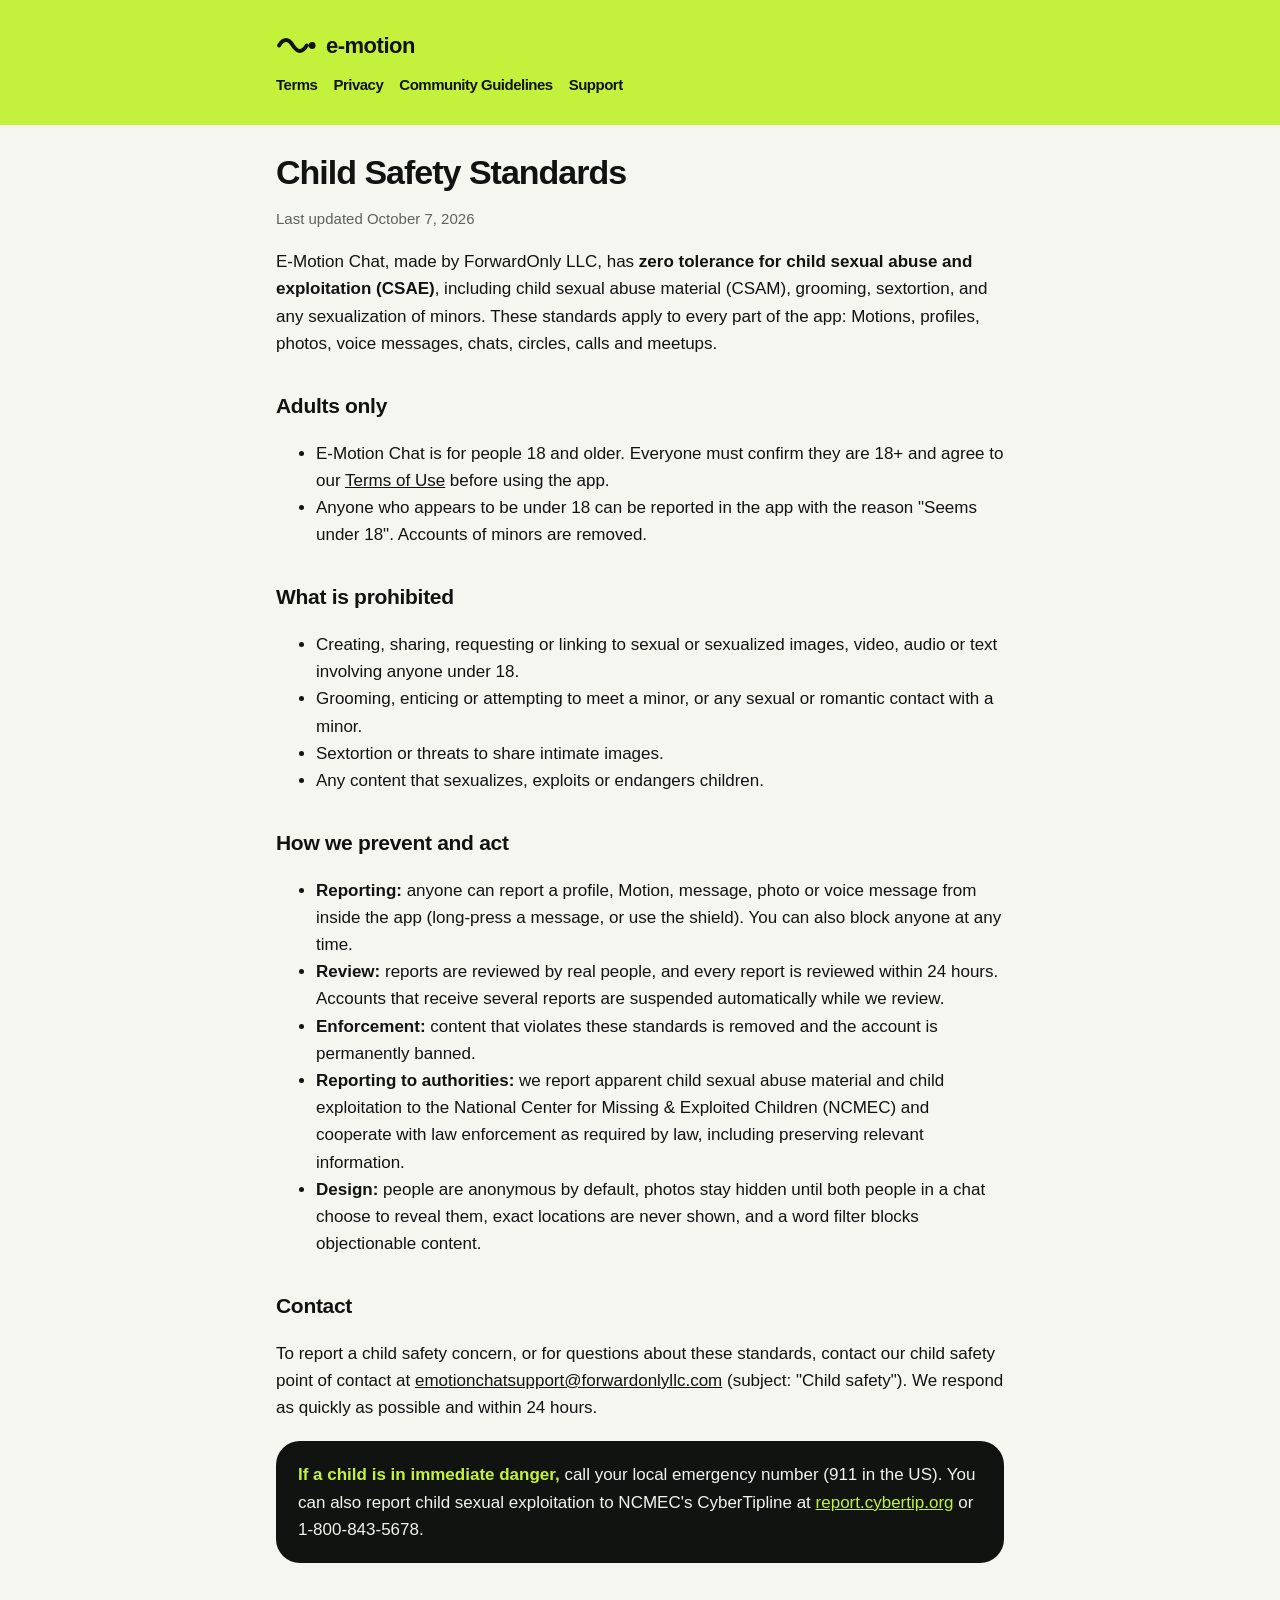
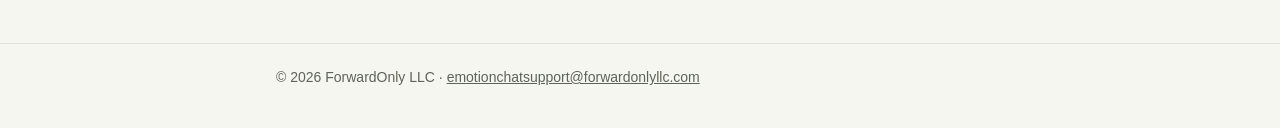
==== child-safety.html @ 1e81f2c1 "Child safety standards page" ====
<!doctype html>
<html lang="en">
<head>
<meta charset="utf-8">
<meta name="viewport" content="width=device-width, initial-scale=1">
<title>Child Safety Standards · E-Motion Chat</title>
<meta name="description" content="E-Motion Chat's standards against child sexual abuse and exploitation.">
<link rel="stylesheet" href="style.css">
</head>
<body>
<header><div class="wrap">
<div><a href="./"><svg class="logo" viewBox="0 0 26 16" aria-hidden="true"><path d="M2 8 Q6.5 1 11 8 T20 8" fill="none" stroke="#111311" stroke-width="2.6" stroke-linecap="round"/><circle cx="23.5" cy="8" r="2.2" fill="#111311"/></svg>e-motion</a>
<nav><a href="terms.html">Terms</a><a href="privacy.html">Privacy</a><a href="guidelines.html">Community Guidelines</a><a href="support.html">Support</a></nav></div>
</div></header>
<main><div class="wrap">

<h1>Child Safety Standards</h1>
<p class="muted">Last updated October 7, 2026</p>
<p>E-Motion Chat, made by ForwardOnly LLC, has <strong>zero tolerance for child sexual abuse and exploitation (CSAE)</strong>, including child sexual abuse material (CSAM), grooming, sextortion, and any sexualization of minors. These standards apply to every part of the app: Motions, profiles, photos, voice messages, chats, circles, calls and meetups.</p>

<h2>Adults only</h2>
<ul>
<li>E-Motion Chat is for people 18 and older. Everyone must confirm they are 18+ and agree to our <a href="terms.html">Terms of Use</a> before using the app.</li>
<li>Anyone who appears to be under 18 can be reported in the app with the reason "Seems under 18". Accounts of minors are removed.</li>
</ul>

<h2>What is prohibited</h2>
<ul>
<li>Creating, sharing, requesting or linking to sexual or sexualized images, video, audio or text involving anyone under 18.</li>
<li>Grooming, enticing or attempting to meet a minor, or any sexual or romantic contact with a minor.</li>
<li>Sextortion or threats to share intimate images.</li>
<li>Any content that sexualizes, exploits or endangers children.</li>
</ul>

<h2>How we prevent and act</h2>
<ul>
<li><strong>Reporting:</strong> anyone can report a profile, Motion, message, photo or voice message from inside the app (long-press a message, or use the shield). You can also block anyone at any time.</li>
<li><strong>Review:</strong> reports are reviewed by real people, and every report is reviewed within 24 hours. Accounts that receive several reports are suspended automatically while we review.</li>
<li><strong>Enforcement:</strong> content that violates these standards is removed and the account is permanently banned.</li>
<li><strong>Reporting to authorities:</strong> we report apparent child sexual abuse material and child exploitation to the National Center for Missing &amp; Exploited Children (NCMEC) and cooperate with law enforcement as required by law, including preserving relevant information.</li>
<li><strong>Design:</strong> people are anonymous by default, photos stay hidden until both people in a chat choose to reveal them, exact locations are never shown, and a word filter blocks objectionable content.</li>
</ul>

<h2>Contact</h2>
<p>To report a child safety concern, or for questions about these standards, contact our child safety point of contact at <a href="mailto:emotionchatsupport@forwardonlyllc.com?subject=Child%20safety">emotionchatsupport@forwardonlyllc.com</a> (subject: "Child safety"). We respond as quickly as possible and within 24 hours.</p>
<div class="crisis"><strong>If a child is in immediate danger,</strong> call your local emergency number (911 in the US). You can also report child sexual exploitation to NCMEC's CyberTipline at <a href="https://report.cybertip.org">report.cybertip.org</a> or 1-800-843-5678.</div>

</div></main>
<footer><div class="wrap">© 2026 ForwardOnly LLC · <a href="mailto:emotionchatsupport@forwardonlyllc.com">emotionchatsupport@forwardonlyllc.com</a></div></footer>
</body>
</html>
---- style.css ----
:root{--lime:#C4F23C;--ink:#111311;--paper:#F6F6F1;--stone:#5E6359;--line:#E3E5DC;--card:#FFFFFF}
@media (prefers-color-scheme: dark){:root:not([data-theme="light"]){--paper:#121411;--ink:#F2F4EC;--stone:#A8AD9F;--line:#2A2D27;--card:#1A1D18}}
*{box-sizing:border-box}
body{margin:0;background:var(--paper);color:var(--ink);font:17px/1.6 -apple-system,BlinkMacSystemFont,"SF Pro Text","Segoe UI",Roboto,Helvetica,Arial,sans-serif}
header{background:#C4F23C;color:#111311;padding:28px 16px}
header .wrap{display:flex;align-items:center;gap:12px}
header a{color:inherit;text-decoration:none;font-weight:800;font-size:22px;letter-spacing:-.5px;display:flex;align-items:center;gap:10px}
nav{display:flex;flex-wrap:wrap;gap:6px 16px;margin-top:10px}
nav a{font-size:15px;font-weight:600;color:#111311}
.wrap{max-width:760px;margin:0 auto;padding:0 16px}
main{padding:28px 0 60px}
h1{font-size:34px;line-height:1.15;letter-spacing:-1px;margin:0 0 6px}
h2{font-size:21px;margin:32px 0 6px;letter-spacing:-.3px}
p,li{color:var(--ink)}
.muted{color:var(--stone);font-size:15px}
.card{background:var(--card);border:1px solid var(--line);border-radius:20px;padding:18px 20px;margin:18px 0}
.crisis{background:#111311;color:#F2F4EC;border-radius:24px;padding:20px 22px;margin:20px 0}
.crisis strong{color:#C4F23C}
.crisis a{color:#C4F23C}
a{color:inherit}
footer{border-top:1px solid var(--line);padding:22px 0 40px;font-size:14px;color:var(--stone)}
svg.logo{width:40px;height:25px}
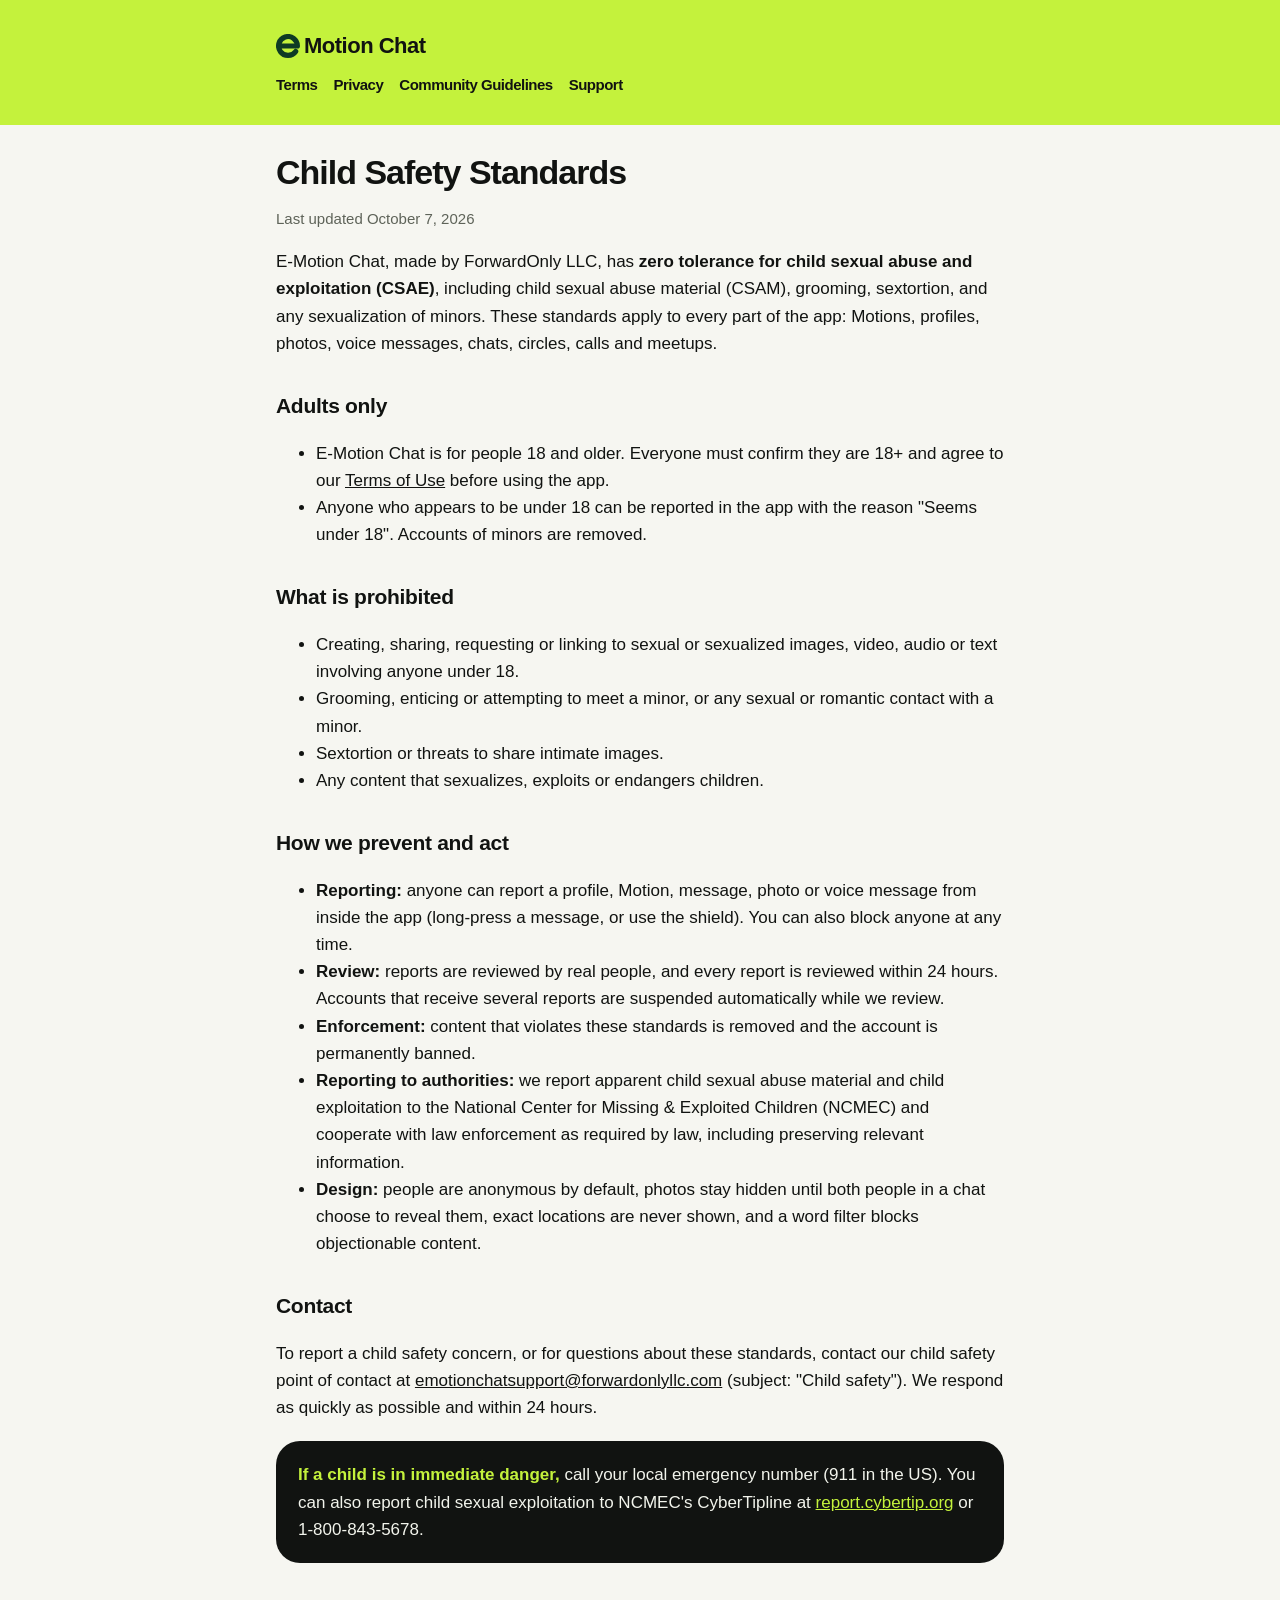
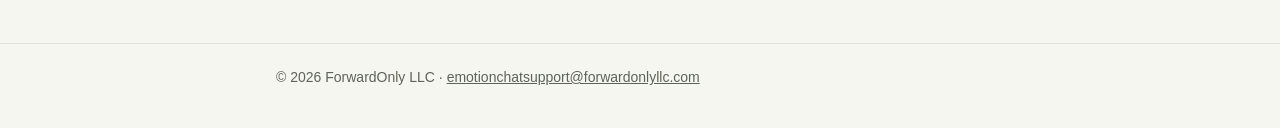
==== commit f844271e: "E-Motion Chat landing page, new e logo on every page Co-Authored-By: Claude Opus 5.5 <noreply@anthro" ====
--- a/child-safety.html
+++ b/child-safety.html
@@ -6,10 +6,11 @@
 <title>Child Safety Standards · E-Motion Chat</title>
 <meta name="description" content="E-Motion Chat's standards against child sexual abuse and exploitation.">
 <link rel="stylesheet" href="style.css">
+<link rel="icon" href="favicon.svg" type="image/svg+xml">
 </head>
 <body>
 <header><div class="wrap">
-<div><a href="./"><svg class="logo" viewBox="0 0 26 16" aria-hidden="true"><path d="M2 8 Q6.5 1 11 8 T20 8" fill="none" stroke="#111311" stroke-width="2.6" stroke-linecap="round"/><circle cx="23.5" cy="8" r="2.2" fill="#111311"/></svg>e-motion</a>
+<div><a href="./"><svg class="logo" viewBox="22 22 56 56" role="img" aria-label="E"><path d="M28 50 H72 A22 22 0 1 0 68 62.6" fill="none" stroke="#0E3B24" stroke-width="12" stroke-linecap="round" stroke-linejoin="round"/></svg>Motion Chat</a>
 <nav><a href="terms.html">Terms</a><a href="privacy.html">Privacy</a><a href="guidelines.html">Community Guidelines</a><a href="support.html">Support</a></nav></div>
 </div></header>
 <main><div class="wrap">
--- a/style.css
+++ b/style.css
@@ -19,4 +19,4 @@
 .crisis a{color:#C4F23C}
 a{color:inherit}
 footer{border-top:1px solid var(--line);padding:22px 0 40px;font-size:14px;color:var(--stone)}
-svg.logo{width:40px;height:25px}
+svg.logo{width:24px;height:24px;margin-right:-6px}
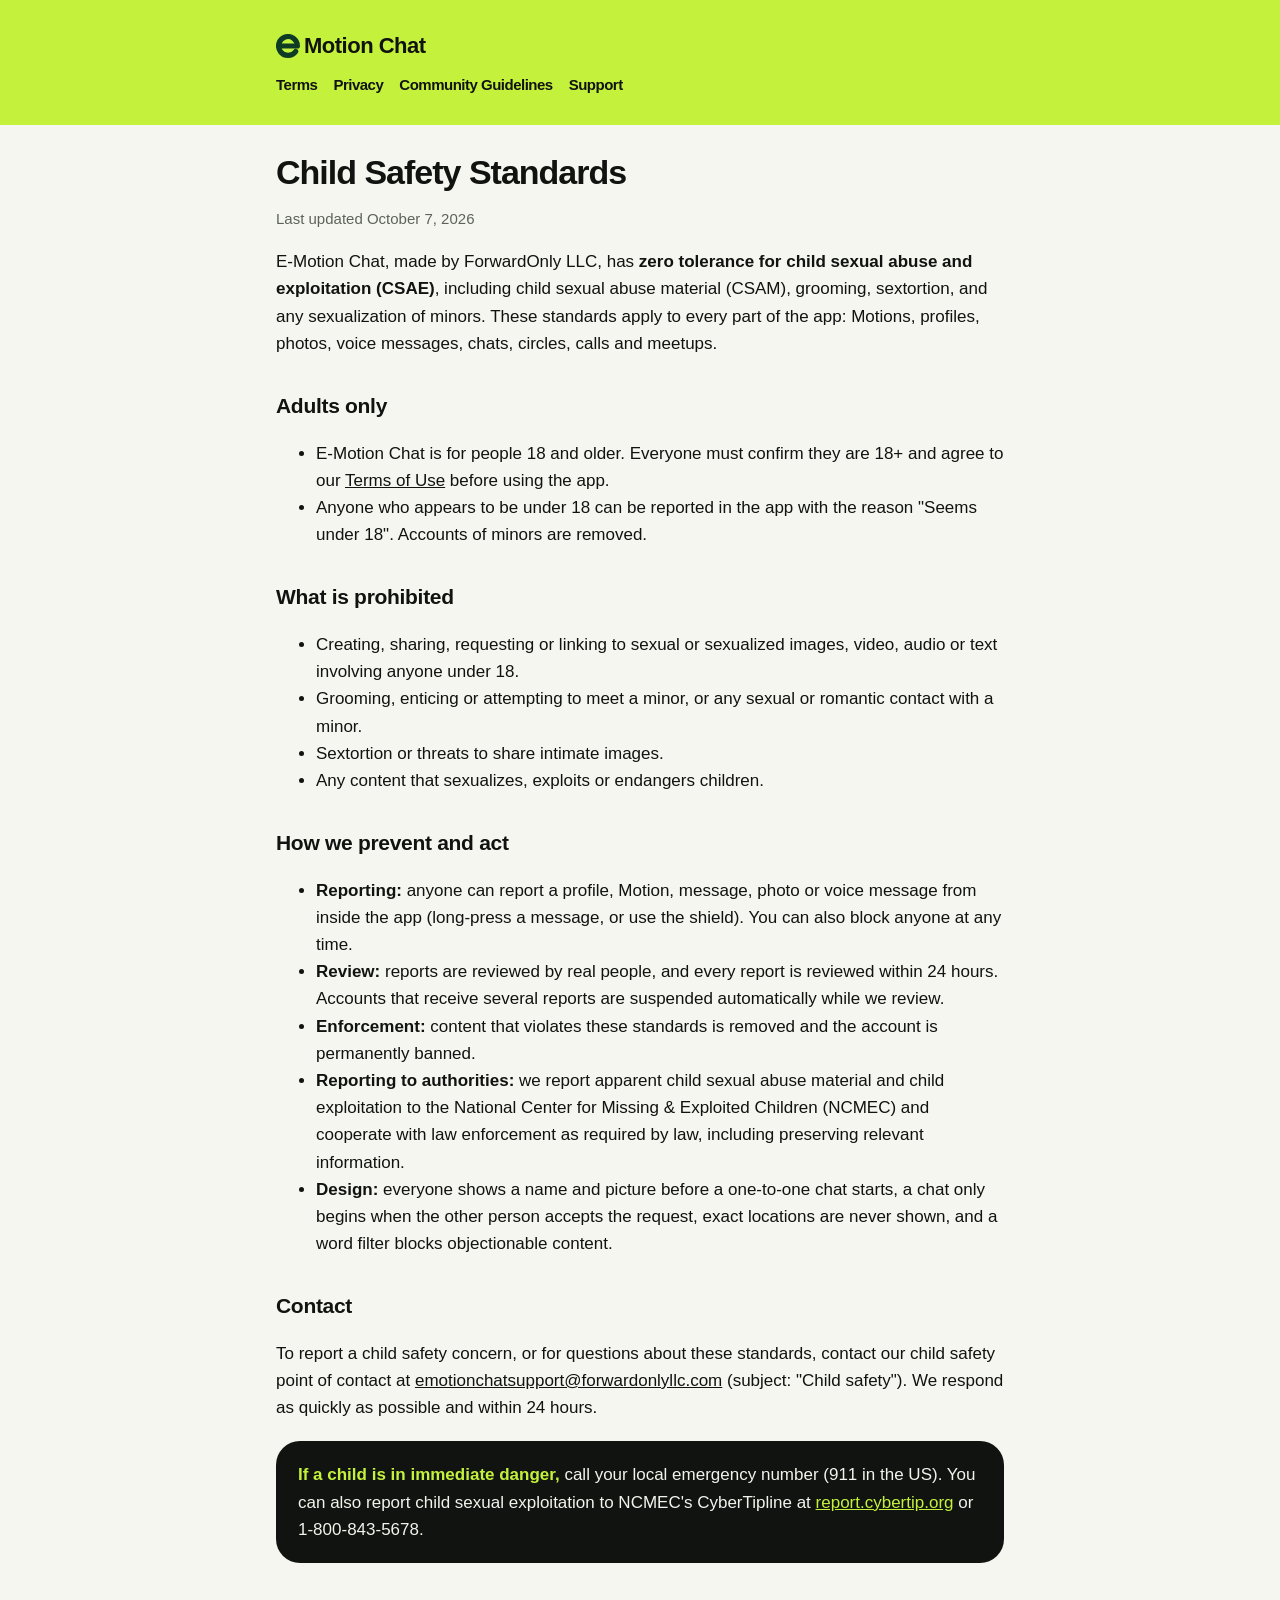
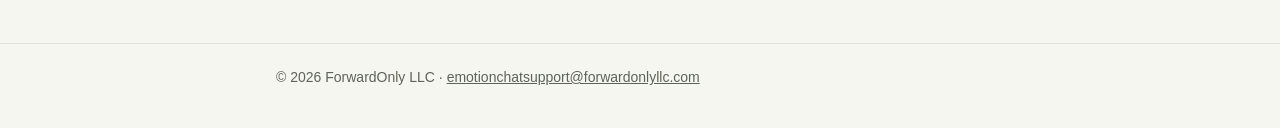
==== commit 03894fd7: "Match the current app: name and picture before chatting, chat requests, check-in location; privacy p" ====
--- a/child-safety.html
+++ b/child-safety.html
@@ -39,7 +39,7 @@
 <li><strong>Review:</strong> reports are reviewed by real people, and every report is reviewed within 24 hours. Accounts that receive several reports are suspended automatically while we review.</li>
 <li><strong>Enforcement:</strong> content that violates these standards is removed and the account is permanently banned.</li>
 <li><strong>Reporting to authorities:</strong> we report apparent child sexual abuse material and child exploitation to the National Center for Missing &amp; Exploited Children (NCMEC) and cooperate with law enforcement as required by law, including preserving relevant information.</li>
-<li><strong>Design:</strong> people are anonymous by default, photos stay hidden until both people in a chat choose to reveal them, exact locations are never shown, and a word filter blocks objectionable content.</li>
+<li><strong>Design:</strong> everyone shows a name and picture before a one-to-one chat starts, a chat only begins when the other person accepts the request, exact locations are never shown, and a word filter blocks objectionable content.</li>
 </ul>
 
 <h2>Contact</h2>
